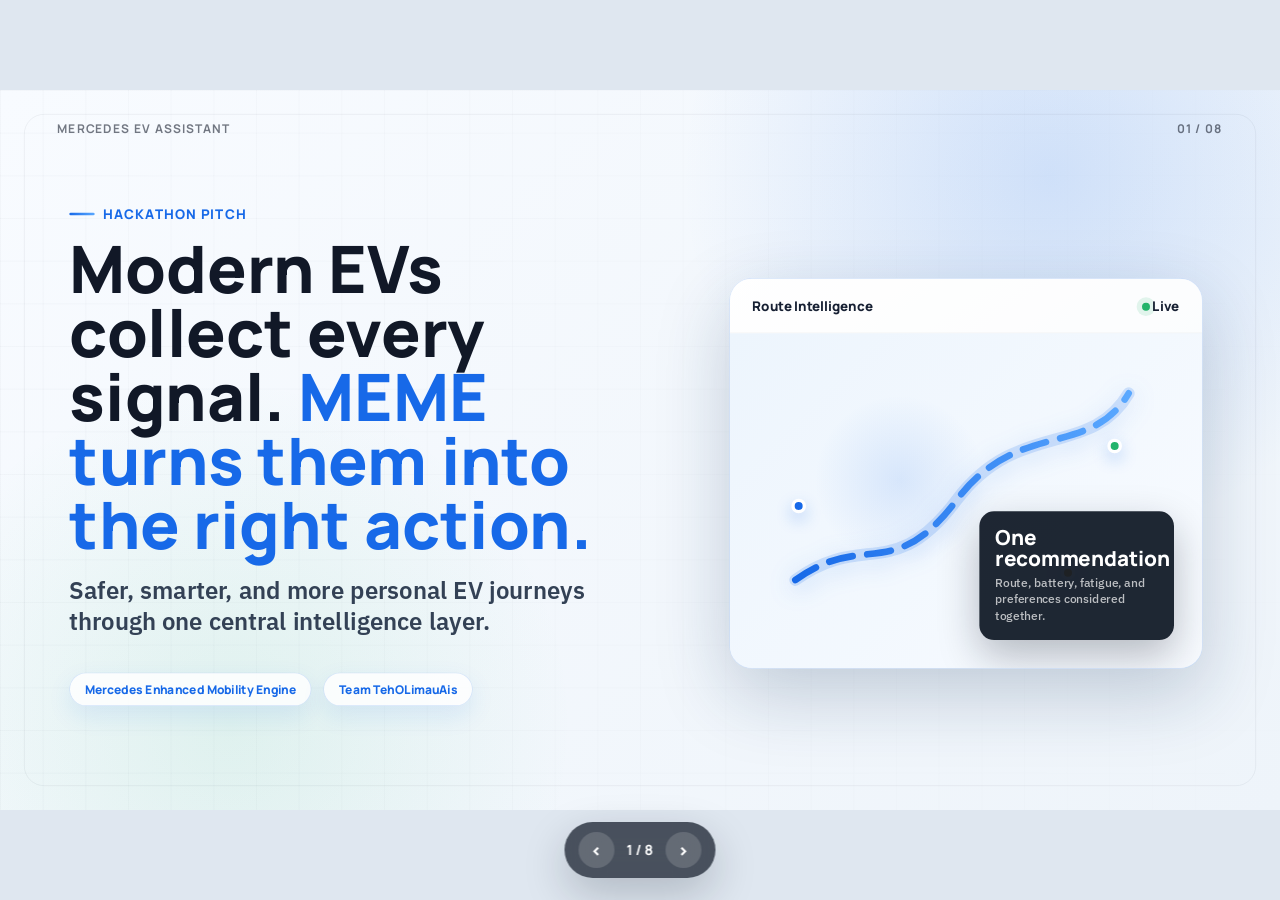
==== mercedes-pitchv2/mercedes-hackathon-pitch.html @ fb1edbba "update: updated mercedes pitch v1 added v2" ====
<!DOCTYPE html>
<html lang="en">
<head>
  <meta charset="UTF-8" />
  <meta name="viewport" content="width=device-width, initial-scale=1.0" />
  <title>Mercedes EV Intelligent Driving Assistant - Hackathon Pitch</title>
  <link rel="preconnect" href="https://fonts.googleapis.com">
  <link rel="preconnect" href="https://fonts.gstatic.com" crossorigin>
  <link href="https://fonts.googleapis.com/css2?family=IBM+Plex+Sans:wght@400;500;600;700&family=Manrope:wght@500;700;800&display=swap" rel="stylesheet">
  <style>
    /* ===========================================
       THEME VARIABLES
       Change these values to adjust the deck style.
       =========================================== */
    :root {
      --stage-bg: #dfe7f0;
      --slide-bg: #f6f9fc;
      --paper: #ffffff;
      --ink: #111827;
      --muted: #5b6778;
      --soft: #d9e4f0;
      --line: rgba(29, 55, 85, 0.16);
      --blue: #1769e8;
      --blue-2: #5aa8ff;
      --green: #24b46b;
      --amber: #f5a524;
      --dark: #0e1724;
      --shadow: 0 28px 80px rgba(22, 52, 91, 0.14);
      --font-display: "Manrope", sans-serif;
      --font-body: "IBM Plex Sans", sans-serif;
      --ease: cubic-bezier(0.16, 1, 0.3, 1);
    }

    /* ===========================================
       BASE RESET
       Keeps all slide measurements predictable.
       =========================================== */
    * {
      box-sizing: border-box;
    }

    html,
    body {
      font-family: var(--font-body);
      color: var(--ink);
    }

    /* ===========================================
       FIXED 16:9 STAGE: MANDATORY BASE STYLES
       Include this ENTIRE file in every presentation.
       Slides are authored at 1920x1080 and scaled as a whole.
       =========================================== */

    /* 1. Lock the browser viewport */
    html,
    body {
        width: 100%;
        height: 100%;
        margin: 0;
        overflow: hidden;
        background: var(--stage-bg, #000);
    }

    /* 2. Full-window deck viewport */
    .deck-viewport {
        position: fixed;
        inset: 0;
        overflow: hidden;
        background: var(--stage-bg, #000);
    }

    /* 3. Fixed 16:9 design canvas.
       JavaScript sets transform: translate(...) scale(...). */
    .deck-stage {
        position: absolute;
        left: 0;
        top: 0;
        width: 1920px;
        height: 1080px;
        overflow: hidden;
        transform-origin: 0 0;
        background: var(--slide-bg, #fff);
    }

    /* 4. Slides stack inside the fixed stage.
       Content must be laid out at 1920x1080, not reflowed per device. */
    .slide {
        position: absolute;
        inset: 0;
        width: 1920px;
        height: 1080px;
        overflow: hidden;
        display: block;
        visibility: hidden;
        opacity: 0;
        pointer-events: none;
        background: var(--slide-bg, #fff);
    }

    .slide.active,
    .slide.visible {
        visibility: visible;
        opacity: 1;
        pointer-events: auto;
        z-index: 1;
    }

    /* 5. Keep media inside authored slide bounds */
    img,
    video,
    canvas,
    svg {
        max-width: 100%;
        max-height: 100%;
    }

    /* 6. Presentation chrome stays outside the slide design system */
    .deck-controls {
        position: fixed;
        left: 50%;
        bottom: 22px;
        transform: translateX(-50%);
        z-index: 1000;
    }

    /* 7. Print one fixed-size slide per page */
    @media print {
        html,
        body {
            width: 1920px;
            height: auto;
            overflow: visible;
            background: #fff;
        }

        .deck-viewport {
            position: static;
            overflow: visible;
            background: #fff;
        }

        .deck-stage {
            position: static;
            width: auto;
            height: auto;
            transform: none !important;
            background: none;
        }

        .slide {
            position: relative;
            display: block !important;
            visibility: visible !important;
            opacity: 1 !important;
            pointer-events: auto !important;
            width: 1920px;
            height: 1080px;
            break-after: page;
            page-break-after: always;
        }

        .slide:last-child {
            break-after: auto;
            page-break-after: auto;
        }

        .deck-controls {
            display: none !important;
        }
    }

    /* 8. Reduced motion */
    @media (prefers-reduced-motion: reduce) {
        *,
        *::before,
        *::after {
            animation-duration: 0.01ms !important;
            transition-duration: 0.2s !important;
        }
    }

    /* ===========================================
       SHARED SLIDE FOUNDATION
       Provides the light technical grid and deck chrome.
       =========================================== */
    .slide {
      padding: 74px 86px;
      background:
        radial-gradient(circle at 82% 12%, rgba(23, 105, 232, 0.16), transparent 30%),
        radial-gradient(circle at 18% 88%, rgba(36, 180, 107, 0.10), transparent 28%),
        linear-gradient(135deg, #f8fbff 0%, #eef4fa 100%);
    }

    .slide::before {
      content: "";
      position: absolute;
      inset: 0;
      pointer-events: none;
      background-image:
        linear-gradient(rgba(17, 24, 39, 0.035) 1px, transparent 1px),
        linear-gradient(90deg, rgba(17, 24, 39, 0.035) 1px, transparent 1px);
      background-size: 64px 64px;
      mask-image: linear-gradient(90deg, rgba(0, 0, 0, 0.65), rgba(0, 0, 0, 0.06));
    }

    .slide::after {
      content: "";
      position: absolute;
      inset: 36px;
      border: 1px solid rgba(17, 24, 39, 0.08);
      border-radius: 30px;
      pointer-events: none;
    }

    .deck-mark,
    .slide-number {
      position: absolute;
      top: 48px;
      z-index: 4;
      color: rgba(17, 24, 39, 0.58);
      font: 700 18px/1 var(--font-display);
      letter-spacing: 0.08em;
      text-transform: uppercase;
    }

    .deck-mark {
      left: 86px;
    }

    .slide-number {
      right: 86px;
    }

    .eyebrow {
      display: inline-flex;
      align-items: center;
      gap: 12px;
      color: var(--blue);
      font: 800 20px/1 var(--font-display);
      letter-spacing: 0.08em;
      text-transform: uppercase;
    }

    .eyebrow::before {
      content: "";
      width: 38px;
      height: 4px;
      border-radius: 4px;
      background: linear-gradient(90deg, var(--blue), var(--blue-2));
    }

    h1,
    h2,
    h3,
    p {
      margin: 0;
    }

    h1,
    h2,
    h3 {
      font-family: var(--font-display);
      letter-spacing: 0;
    }

    .big-title {
      margin-top: 24px;
      max-width: 1180px;
      font: 800 106px/0.98 var(--font-display);
      color: var(--ink);
    }

    .slide-title {
      margin-top: 20px;
      font: 800 74px/0.98 var(--font-display);
      color: var(--ink);
    }

    .slide-subtitle {
      margin-top: 22px;
      max-width: 980px;
      color: var(--muted);
      font: 500 30px/1.38 var(--font-body);
    }

    .blue {
      color: var(--blue);
    }

    /* ===========================================
       MOTION SYSTEM
       Subtle reveal animations for a polished pitch rhythm.
       =========================================== */
    .reveal,
    .reveal-left,
    .reveal-scale,
    .reveal-blur {
      opacity: 0;
      transition:
        opacity 680ms var(--ease),
        transform 680ms var(--ease),
        filter 680ms var(--ease);
    }

    .reveal {
      transform: translateY(28px);
    }

    .reveal-left {
      transform: translateX(-42px);
    }

    .reveal-scale {
      transform: scale(0.94);
    }

    .reveal-blur {
      filter: blur(12px);
      transform: translateY(18px);
    }

    .slide.visible .reveal,
    .slide.visible .reveal-left,
    .slide.visible .reveal-scale,
    .slide.visible .reveal-blur {
      opacity: 1;
      transform: translate(0, 0) scale(1);
      filter: blur(0);
    }

    .delay-1 { transition-delay: 90ms; }
    .delay-2 { transition-delay: 180ms; }
    .delay-3 { transition-delay: 270ms; }
    .delay-4 { transition-delay: 360ms; }
    .delay-5 { transition-delay: 450ms; }

    /* ===========================================
       REUSABLE COMPONENTS
       Cards, chips, metrics, and route visuals shared by slides.
       =========================================== */
    .pill {
      display: inline-flex;
      align-items: center;
      gap: 12px;
      height: 50px;
      padding: 0 22px;
      border-radius: 999px;
      background: rgba(255, 255, 255, 0.82);
      border: 1px solid rgba(23, 105, 232, 0.18);
      color: var(--blue);
      font: 800 18px/1 var(--font-display);
      box-shadow: 0 14px 36px rgba(23, 105, 232, 0.10);
    }

    .card {
      position: relative;
      z-index: 2;
      background: rgba(255, 255, 255, 0.90);
      border: 1px solid rgba(17, 24, 39, 0.10);
      border-radius: 24px;
      box-shadow: var(--shadow);
      backdrop-filter: blur(14px);
    }

    .small-label {
      color: var(--blue);
      font: 800 18px/1 var(--font-display);
      letter-spacing: 0.07em;
      text-transform: uppercase;
    }

    .body-copy {
      color: var(--muted);
      font: 500 27px/1.38 var(--font-body);
    }

    .route-line {
      position: absolute;
      pointer-events: none;
      overflow: visible;
    }

    .route-line .base {
      fill: none;
      stroke: rgba(23, 105, 232, 0.16);
      stroke-width: 18;
      stroke-linecap: round;
    }

    .route-line .active-route {
      fill: none;
      stroke: url(#routeGradient);
      stroke-width: 10;
      stroke-linecap: round;
      stroke-dasharray: 36 22;
      animation: routeFlow 2.2s linear infinite;
      filter: drop-shadow(0 8px 18px rgba(23, 105, 232, 0.34));
    }

    @keyframes routeFlow {
      to { stroke-dashoffset: -116; }
    }

    /* ===========================================
       SLIDE 1: TITLE HOOK
       Establishes the deck promise in one strong line.
       =========================================== */
    .title-layout {
      position: relative;
      z-index: 2;
      display: grid;
      grid-template-columns: 1.08fr 0.92fr;
      gap: 72px;
      height: 100%;
      align-items: center;
      padding-top: 16px;
    }

    .title-copy {
      padding-left: 18px;
    }

    .title-copy .big-title {
      max-width: 1040px;
      font-size: 98px;
    }

    .hook-line {
      margin-top: 28px;
      max-width: 880px;
      color: #334155;
      font: 600 36px/1.28 var(--font-body);
    }

    .title-meta {
      display: flex;
      gap: 18px;
      margin-top: 54px;
    }

    .cockpit-hero {
      position: relative;
      width: 710px;
      height: 640px;
      justify-self: center;
    }

    .cockpit-screen {
      position: absolute;
      inset: 54px 0 0;
      border-radius: 34px;
      background:
        linear-gradient(145deg, rgba(255, 255, 255, 0.92), rgba(230, 238, 248, 0.92)),
        #fff;
      border: 1px solid rgba(23, 105, 232, 0.16);
      box-shadow: 0 38px 110px rgba(18, 52, 93, 0.22);
      overflow: hidden;
    }

    .cockpit-topbar {
      height: 82px;
      display: flex;
      align-items: center;
      justify-content: space-between;
      padding: 0 34px;
      background: rgba(255, 255, 255, 0.72);
      border-bottom: 1px solid rgba(17, 24, 39, 0.08);
      color: #172033;
      font: 800 20px/1 var(--font-display);
    }

    .status-dot {
      display: inline-block;
      width: 12px;
      height: 12px;
      border-radius: 50%;
      background: var(--green);
      box-shadow: 0 0 0 8px rgba(36, 180, 107, 0.12);
    }

    .cockpit-map {
      position: absolute;
      inset: 82px 0 0;
      background:
        radial-gradient(circle at 36% 44%, rgba(23, 105, 232, 0.12), transparent 24%),
        linear-gradient(135deg, #edf5fd, #f8fbff);
    }

    .hero-node {
      position: absolute;
      width: 22px;
      height: 22px;
      border-radius: 50%;
      background: var(--blue);
      border: 5px solid #fff;
      box-shadow: 0 10px 24px rgba(23, 105, 232, 0.28);
    }

    .node-a { left: 92px; top: 248px; }
    .node-b { right: 120px; top: 158px; background: var(--green); }
    .node-c { right: 190px; bottom: 132px; background: var(--amber); }

    .hero-card {
      position: absolute;
      right: 42px;
      bottom: 42px;
      width: 292px;
      padding: 24px;
      border-radius: 22px;
      background: rgba(14, 23, 36, 0.93);
      color: #fff;
      box-shadow: 0 24px 60px rgba(14, 23, 36, 0.28);
    }

    .hero-card strong {
      display: block;
      font: 800 31px/1 var(--font-display);
    }

    .hero-card span {
      display: block;
      margin-top: 10px;
      color: rgba(255, 255, 255, 0.70);
      font: 500 18px/1.35 var(--font-body);
    }

    /* ===========================================
       SLIDE 2: TEAMWORK ANALOGY
       Uses the supplied image to explain connected intelligence.
       =========================================== */
    .analogy-layout {
      position: relative;
      z-index: 2;
      display: grid;
      grid-template-columns: 0.9fr 1.1fr;
      gap: 62px;
      height: 100%;
      align-items: center;
    }

    .photo-frame {
      height: 660px;
      border-radius: 30px;
      overflow: hidden;
      box-shadow: 0 36px 92px rgba(17, 24, 39, 0.22);
      border: 1px solid rgba(17, 24, 39, 0.10);
    }

    .photo-frame img {
      width: 100%;
      height: 100%;
      object-fit: cover;
      object-position: center;
      display: block;
    }

    .analogy-copy {
      padding-right: 42px;
    }

    .analogy-copy h2 {
      margin-top: 22px;
      font: 800 78px/1 var(--font-display);
      color: var(--ink);
    }

    .analogy-copy p {
      margin-top: 26px;
      color: var(--muted);
      font: 500 32px/1.38 var(--font-body);
    }

    .team-equation {
      display: grid;
      grid-template-columns: repeat(3, 1fr);
      gap: 18px;
      margin-top: 46px;
    }

    .team-equation .card {
      min-height: 148px;
      padding: 24px;
    }

    .team-equation strong {
      display: block;
      color: var(--blue);
      font: 800 25px/1.05 var(--font-display);
    }

    .team-equation span {
      display: block;
      margin-top: 12px;
      color: var(--muted);
      font: 500 20px/1.35 var(--font-body);
    }

    /* ===========================================
       SLIDE 3: PROBLEM STATEMENT
       Three cards map the exact user-provided problem statements.
       =========================================== */
    .problem-grid {
      position: relative;
      z-index: 2;
      display: grid;
      grid-template-columns: repeat(3, 1fr);
      gap: 28px;
      margin-top: 72px;
    }

    .problem-card {
      min-height: 480px;
      padding: 34px;
    }

    .problem-index {
      width: 58px;
      height: 58px;
      border-radius: 18px;
      display: grid;
      place-items: center;
      color: #fff;
      background: var(--blue);
      font: 800 24px/1 var(--font-display);
      box-shadow: 0 18px 34px rgba(23, 105, 232, 0.22);
    }

    .problem-card h3 {
      margin-top: 32px;
      color: var(--ink);
      font: 800 40px/1.04 var(--font-display);
    }

    .problem-card p {
      margin-top: 22px;
      color: var(--muted);
      font: 500 25px/1.38 var(--font-body);
    }

    .problem-strip {
      position: absolute;
      left: 86px;
      right: 86px;
      bottom: 78px;
      z-index: 2;
      height: 78px;
      border-radius: 20px;
      background: rgba(17, 24, 39, 0.92);
      color: #fff;
      display: flex;
      align-items: center;
      justify-content: center;
      font: 700 27px/1 var(--font-display);
      box-shadow: 0 24px 60px rgba(17, 24, 39, 0.18);
    }

    /* ===========================================
       SLIDE 4: SOLUTION
       Positions MEME as the central decision layer.
       =========================================== */
    .solution-layout {
      position: relative;
      z-index: 2;
      display: grid;
      grid-template-columns: 0.92fr 1.08fr;
      gap: 72px;
      height: 100%;
      align-items: center;
    }

    .solution-hub {
      height: 650px;
      display: grid;
      place-items: center;
    }

    .hub-ring {
      position: relative;
      width: 560px;
      height: 560px;
      border-radius: 50%;
      background:
        radial-gradient(circle at 50% 50%, rgba(23, 105, 232, 0.15), transparent 58%),
        #fff;
      border: 1px solid rgba(23, 105, 232, 0.18);
      box-shadow: 0 40px 110px rgba(23, 105, 232, 0.16);
    }

    .hub-ring::before,
    .hub-ring::after {
      content: "";
      position: absolute;
      inset: 58px;
      border: 2px dashed rgba(23, 105, 232, 0.28);
      border-radius: 50%;
      animation: spin 18s linear infinite;
    }

    .hub-ring::after {
      inset: 120px;
      border-color: rgba(36, 180, 107, 0.26);
      animation-duration: 24s;
      animation-direction: reverse;
    }

    @keyframes spin {
      to { transform: rotate(360deg); }
    }

    .hub-core {
      position: absolute;
      inset: 158px;
      border-radius: 34px;
      display: grid;
      place-items: center;
      text-align: center;
      background: var(--dark);
      color: #fff;
      box-shadow: 0 28px 80px rgba(17, 24, 39, 0.24);
    }

    .hub-core strong {
      font: 800 74px/0.9 var(--font-display);
    }

    .hub-core span {
      margin-top: 8px;
      max-width: 210px;
      color: rgba(255, 255, 255, 0.68);
      font: 600 18px/1.25 var(--font-body);
    }

    .orbit-chip {
      position: absolute;
      height: 62px;
      padding: 0 22px;
      display: inline-flex;
      align-items: center;
      border-radius: 18px;
      background: #fff;
      border: 1px solid rgba(17, 24, 39, 0.10);
      color: var(--ink);
      font: 800 20px/1 var(--font-display);
      box-shadow: 0 18px 44px rgba(17, 24, 39, 0.12);
    }

    .orbit-a { left: -14px; top: 116px; }
    .orbit-b { right: -22px; top: 172px; }
    .orbit-c { left: 128px; bottom: -8px; }
    .orbit-d { right: 72px; bottom: 62px; }

    .solution-points {
      display: grid;
      gap: 20px;
      margin-top: 40px;
    }

    .solution-point {
      display: grid;
      grid-template-columns: 72px 1fr;
      gap: 22px;
      min-height: 112px;
      padding: 24px;
      align-items: center;
    }

    .solution-point .iconbox {
      width: 72px;
      height: 72px;
      border-radius: 20px;
      display: grid;
      place-items: center;
      background: rgba(23, 105, 232, 0.10);
      color: var(--blue);
    }

    .solution-point strong {
      display: block;
      font: 800 27px/1 var(--font-display);
      color: var(--ink);
    }

    .solution-point span {
      display: block;
      margin-top: 8px;
      color: var(--muted);
      font: 500 22px/1.32 var(--font-body);
    }

    /* ===========================================
       SLIDE 5: ANIMATED SYSTEM FLOW
       Clean replacement for the PDF system-flow slide.
       =========================================== */
    .flow-title {
      position: absolute;
      left: 86px;
      top: 112px;
      z-index: 3;
      max-width: 760px;
    }

    .flow-title h2 {
      margin-top: 16px;
      font: 800 62px/1 var(--font-display);
      color: var(--ink);
    }

    .flow-title p {
      margin-top: 14px;
      color: var(--muted);
      font: 500 25px/1.35 var(--font-body);
    }

    .flow-canvas {
      position: absolute;
      left: 86px;
      right: 86px;
      top: 218px;
      bottom: 76px;
      z-index: 2;
    }

    .flow-lines {
      position: absolute;
      inset: 0;
      overflow: visible;
    }

    .data-link {
      fill: none;
      stroke: rgba(17, 24, 39, 0.18);
      stroke-width: 9;
      stroke-linecap: round;
      stroke-dasharray: 16 18;
    }

    .data-flow {
      fill: none;
      stroke: var(--blue);
      stroke-width: 8;
      stroke-linecap: round;
      stroke-dasharray: 4 34;
      animation: dataDash 1.35s linear infinite;
      filter: drop-shadow(0 0 12px rgba(23, 105, 232, 0.48));
    }

    .flow-green {
      stroke: var(--green);
      animation-delay: -0.35s;
      filter: drop-shadow(0 0 12px rgba(36, 180, 107, 0.45));
    }

    .flow-amber {
      stroke: var(--amber);
      animation-delay: -0.7s;
      filter: drop-shadow(0 0 12px rgba(245, 165, 36, 0.52));
    }

    @keyframes dataDash {
      to { stroke-dashoffset: -76; }
    }

    .flow-module {
      position: absolute;
      background: rgba(255, 255, 255, 0.94);
      border: 1px solid rgba(17, 24, 39, 0.10);
      border-radius: 24px;
      box-shadow: 0 28px 70px rgba(17, 24, 39, 0.14);
      overflow: hidden;
    }

    .flow-module header {
      height: 68px;
      display: flex;
      align-items: center;
      justify-content: space-between;
      padding: 0 20px;
      border-bottom: 1px solid rgba(17, 24, 39, 0.08);
      background: rgba(246, 249, 252, 0.90);
    }

    .flow-module-title {
      display: flex;
      align-items: center;
      gap: 12px;
      color: var(--ink);
      font: 800 23px/1 var(--font-display);
    }

    .flow-module-title svg {
      width: 30px;
      height: 30px;
      color: var(--blue);
      flex: 0 0 auto;
    }

    .flow-module-tag {
      color: var(--muted);
      font: 800 15px/1 var(--font-display);
      letter-spacing: 0.06em;
      text-transform: uppercase;
    }

    .flow-module img {
      display: block;
      width: 100%;
      height: calc(100% - 68px);
      object-fit: cover;
      object-position: top left;
    }

    .flow-road {
      left: 0;
      top: 132px;
      width: 610px;
      height: 292px;
    }

    .flow-battery {
      left: 0;
      bottom: 0;
      width: 610px;
      height: 286px;
    }

    .flow-fatigue {
      right: 0;
      top: 238px;
      width: 480px;
      height: 470px;
    }

    .flow-hub {
      position: absolute;
      left: 744px;
      top: 238px;
      width: 360px;
      min-height: 392px;
      padding: 34px 32px;
      text-align: center;
      border-radius: 32px;
      background: #fff;
      border: 1px solid rgba(23, 105, 232, 0.20);
      box-shadow: 0 34px 90px rgba(23, 105, 232, 0.18);
    }

    .chip-icon {
      position: relative;
      width: 130px;
      height: 106px;
      margin: 0 auto 22px;
      border: 9px solid var(--dark);
      border-radius: 20px;
      color: var(--dark);
    }

    .chip-icon::before,
    .chip-icon::after {
      content: "";
      position: absolute;
      top: 50%;
      width: 18px;
      height: 52px;
      border: 8px solid var(--dark);
      border-radius: 12px;
      transform: translateY(-50%);
      background: #fff;
    }

    .chip-icon::before { left: -28px; }
    .chip-icon::after { right: -28px; }

    .chip-eye {
      position: absolute;
      top: 30px;
      width: 34px;
      height: 34px;
      border: 8px solid var(--dark);
      border-radius: 50%;
    }

    .chip-eye.left { left: 22px; }
    .chip-eye.right { right: 22px; }

    .chip-mouth {
      position: absolute;
      left: 40px;
      right: 40px;
      bottom: 28px;
      height: 8px;
      border-radius: 10px;
      background: var(--blue);
    }

    .flow-hub h3 {
      color: var(--ink);
      font: 800 68px/0.9 var(--font-display);
    }

    .flow-hub p {
      margin-top: 12px;
      color: var(--muted);
      font: 600 22px/1.22 var(--font-body);
    }

    .hub-pills {
      display: grid;
      grid-template-columns: repeat(3, 1fr);
      gap: 8px;
      margin-top: 24px;
    }

    .hub-pills span {
      padding: 11px 8px;
      border-radius: 12px;
      background: rgba(23, 105, 232, 0.09);
      color: var(--blue);
      font: 800 16px/1 var(--font-display);
    }

    /* ===========================================
       SLIDE 6: AI VS NO AI
       Clear scenario comparison for hackathon judges.
       =========================================== */
    .comparison-layout {
      position: relative;
      z-index: 2;
      margin-top: 52px;
      display: grid;
      grid-template-columns: 0.9fr 1.1fr;
      gap: 32px;
    }

    .scenario-list {
      display: grid;
      gap: 18px;
    }

    .scenario-card {
      padding: 26px;
      min-height: 128px;
    }

    .scenario-card strong {
      display: block;
      color: var(--ink);
      font: 800 28px/1.05 var(--font-display);
    }

    .scenario-card span {
      display: block;
      margin-top: 10px;
      color: var(--muted);
      font: 500 21px/1.32 var(--font-body);
    }

    .versus-table {
      padding: 26px;
    }

    .versus-head,
    .versus-row {
      display: grid;
      grid-template-columns: 0.9fr 1fr;
      gap: 18px;
    }

    .versus-head {
      margin-bottom: 18px;
    }

    .versus-head div {
      padding: 18px 20px;
      border-radius: 16px;
      font: 800 22px/1 var(--font-display);
    }

    .without-head {
      background: rgba(17, 24, 39, 0.08);
      color: #334155;
    }

    .with-head {
      background: rgba(23, 105, 232, 0.12);
      color: var(--blue);
    }

    .versus-row {
      padding: 15px 0;
      border-top: 1px solid rgba(17, 24, 39, 0.08);
    }

    .versus-row p {
      color: var(--muted);
      font: 500 20px/1.34 var(--font-body);
    }

    .versus-row p:last-child {
      color: #1e3a5f;
      font-weight: 700;
    }

    .impact-row {
      position: relative;
      z-index: 2;
      display: grid;
      grid-template-columns: repeat(3, 1fr);
      gap: 22px;
      margin-top: 26px;
    }

    .impact-mini {
      min-height: 138px;
      padding: 24px;
      text-align: center;
    }

    .impact-mini strong {
      display: block;
      color: var(--blue);
      font: 800 54px/0.95 var(--font-display);
    }

    .impact-mini span {
      display: block;
      margin-top: 10px;
      color: var(--muted);
      font: 600 19px/1.25 var(--font-body);
    }

    /* ===========================================
       SLIDE 7: FUTURE IMPLEMENTATION
       Replaces placeholder roadmap copy with concrete next steps.
       =========================================== */
    .roadmap {
      position: relative;
      z-index: 2;
      margin-top: 68px;
      display: grid;
      grid-template-columns: repeat(4, 1fr);
      gap: 22px;
    }

    .roadmap::before {
      content: "";
      position: absolute;
      left: 110px;
      right: 110px;
      top: 56px;
      height: 4px;
      border-radius: 4px;
      background: linear-gradient(90deg, var(--blue), var(--green), var(--amber));
      opacity: 0.32;
    }

    .roadmap-card {
      position: relative;
      min-height: 570px;
      padding: 30px;
    }

    .roadmap-dot {
      position: relative;
      z-index: 2;
      width: 78px;
      height: 78px;
      display: grid;
      place-items: center;
      border-radius: 24px;
      background: var(--blue);
      color: #fff;
      font: 800 25px/1 var(--font-display);
      box-shadow: 0 18px 42px rgba(23, 105, 232, 0.23);
    }

    .roadmap-card:nth-child(3) .roadmap-dot {
      background: var(--green);
    }

    .roadmap-card:nth-child(4) .roadmap-dot {
      background: var(--amber);
    }

    .roadmap-card h3 {
      margin-top: 34px;
      font: 800 34px/1.04 var(--font-display);
      color: var(--ink);
    }

    .roadmap-card p {
      margin-top: 18px;
      color: var(--muted);
      font: 500 22px/1.34 var(--font-body);
    }

    .roadmap-card ul {
      margin: 24px 0 0;
      padding: 0;
      list-style: none;
      display: grid;
      gap: 14px;
    }

    .roadmap-card li {
      position: relative;
      padding-left: 24px;
      color: #334155;
      font: 600 19px/1.3 var(--font-body);
    }

    .roadmap-card li::before {
      content: "";
      position: absolute;
      left: 0;
      top: 9px;
      width: 9px;
      height: 9px;
      border-radius: 50%;
      background: var(--blue);
    }

    /* ===========================================
       SLIDE 8: CLOSE WITH QR
       Gives judges a memorable final ask and demo path.
       =========================================== */
    .close-layout {
      position: relative;
      z-index: 2;
      display: grid;
      grid-template-columns: 1.05fr 0.95fr;
      gap: 70px;
      height: 100%;
      align-items: center;
    }

    .close-copy .big-title {
      font-size: 96px;
      max-width: 1040px;
    }

    .close-copy p {
      margin-top: 28px;
      max-width: 870px;
      color: var(--muted);
      font: 500 33px/1.35 var(--font-body);
    }

    .close-metrics {
      display: grid;
      grid-template-columns: repeat(3, 1fr);
      gap: 16px;
      margin-top: 50px;
      max-width: 890px;
    }

    .close-metric {
      padding: 24px;
      min-height: 138px;
    }

    .close-metric strong {
      display: block;
      color: var(--blue);
      font: 800 50px/0.95 var(--font-display);
    }

    .close-metric span {
      display: block;
      margin-top: 10px;
      color: var(--muted);
      font: 600 18px/1.25 var(--font-body);
    }

    .qr-panel {
      justify-self: center;
      width: 548px;
      padding: 34px;
      text-align: center;
    }

    .qr-panel img {
      width: 380px;
      height: 380px;
      object-fit: contain;
      display: block;
      margin: 0 auto;
      border-radius: 18px;
      background: #fff;
    }

    .qr-panel h3 {
      margin-top: 30px;
      font: 800 38px/1 var(--font-display);
      color: var(--ink);
    }

    .qr-panel p {
      margin-top: 12px;
      color: var(--muted);
      font: 500 23px/1.32 var(--font-body);
    }

    /* ===========================================
       CONTROLS AND INLINE EDITING
       Browser navigation and editable slide text.
       =========================================== */
    .deck-controls {
      display: flex;
      align-items: center;
      gap: 12px;
      padding: 10px 14px;
      border-radius: 999px;
      background: rgba(14, 23, 36, 0.72);
      color: #fff;
      backdrop-filter: blur(18px);
      box-shadow: 0 16px 44px rgba(14, 23, 36, 0.22);
      font: 700 14px/1 var(--font-display);
    }

    .deck-controls button {
      width: 36px;
      height: 36px;
      border: 0;
      border-radius: 999px;
      color: #fff;
      background: rgba(255, 255, 255, 0.15);
      cursor: pointer;
      font: 800 18px/1 var(--font-display);
    }

    .deck-controls button:hover {
      background: rgba(255, 255, 255, 0.26);
    }

    .edit-hotzone {
      position: fixed;
      top: 0;
      left: 0;
      width: 84px;
      height: 84px;
      z-index: 10000;
      cursor: pointer;
    }

    .edit-toggle {
      position: fixed;
      top: 18px;
      left: 18px;
      z-index: 10001;
      height: 40px;
      padding: 0 16px;
      border: 0;
      border-radius: 999px;
      background: var(--blue);
      color: #fff;
      opacity: 0;
      pointer-events: none;
      cursor: pointer;
      font: 800 14px/1 var(--font-display);
      box-shadow: 0 14px 32px rgba(23, 105, 232, 0.26);
      transition: opacity 220ms ease;
    }

    .edit-toggle.show,
    .edit-toggle.active {
      opacity: 1;
      pointer-events: auto;
    }

    body.editing [data-editable] {
      outline: 2px dashed rgba(23, 105, 232, 0.45);
      outline-offset: 6px;
      border-radius: 8px;
      cursor: text;
    }
  </style>
</head>
<body>
  <div class="deck-viewport" aria-label="Mercedes hackathon pitch deck">
    <main class="deck-stage" id="deckStage">
      <section class="slide active visible" data-time="0:20" aria-label="Title hook">
        <div class="deck-mark">Mercedes EV Assistant</div>
        <div class="slide-number">01 / 08</div>
        <div class="title-layout">
          <div class="title-copy">
            <div class="eyebrow reveal" data-editable>Hackathon Pitch</div>
            <h1 class="big-title reveal delay-1" data-editable>Modern EVs collect every signal. <span class="blue">MEME turns them into the right action.</span></h1>
            <p class="hook-line reveal delay-2" data-editable>Safer, smarter, and more personal EV journeys through one central intelligence layer.</p>
            <div class="title-meta reveal delay-3">
              <span class="pill" data-editable>Mercedes Enhanced Mobility Engine</span>
              <span class="pill" data-editable>Team TehOLimauAis</span>
            </div>
          </div>
          <div class="cockpit-hero reveal-scale delay-2" aria-hidden="true">
            <div class="cockpit-screen">
              <div class="cockpit-topbar"><span>Route Intelligence</span><span><i class="status-dot"></i> Live</span></div>
              <div class="cockpit-map">
                <svg class="route-line" style="left:40px; top:36px; width:610px; height:430px;" viewBox="0 0 610 430">
                  <defs>
                    <linearGradient id="routeGradient" x1="0" x2="1">
                      <stop offset="0" stop-color="#1769e8" />
                      <stop offset="1" stop-color="#5aa8ff" />
                    </linearGradient>
                  </defs>
                  <path class="base" d="M58 334 C160 260 206 340 300 214 C392 92 500 152 558 54" />
                  <path class="active-route" d="M58 334 C160 260 206 340 300 214 C392 92 500 152 558 54" />
                </svg>
                <span class="hero-node node-a"></span>
                <span class="hero-node node-b"></span>
                <span class="hero-node node-c"></span>
                <div class="hero-card">
                  <strong>One recommendation</strong>
                  <span>Route, battery, fatigue, and preferences considered together.</span>
                </div>
              </div>
            </div>
          </div>
        </div>
      </section>

      <section class="slide" data-time="0:25" aria-label="Connected intelligence analogy">
        <div class="deck-mark">Why It Matters</div>
        <div class="slide-number">02 / 08</div>
        <div class="analogy-layout">
          <div class="photo-frame reveal-scale">
            <img src="mercedes-hackathon-pitch-assets/argentina-worldcup.jpg" alt="Argentina football team celebrating a World Cup win">
          </div>
          <div class="analogy-copy">
            <div class="eyebrow reveal-left" data-editable>Connected Intelligence</div>
            <h2 class="reveal-left delay-1" data-editable>Great teams win because every player shares the same picture.</h2>
            <p class="reveal-left delay-2" data-editable>Modern cars already have smart players: navigation, fatigue detection, battery prediction, and personal data. The missing part is the coach that connects them in real time.</p>
            <div class="team-equation reveal delay-3">
              <div class="card"><strong data-editable>Signals</strong><span data-editable>Route, driver state, battery use, habits</span></div>
              <div class="card"><strong data-editable>Shared Context</strong><span data-editable>One journey state instead of isolated tools</span></div>
              <div class="card"><strong data-editable>Action</strong><span data-editable>A useful recommendation at the right moment</span></div>
            </div>
          </div>
        </div>
      </section>

      <section class="slide" data-time="0:30" aria-label="Problem statement">
        <div class="deck-mark">Problem Statement</div>
        <div class="slide-number">03 / 08</div>
        <div class="eyebrow reveal" data-editable>Current EV Experience</div>
        <h2 class="slide-title reveal delay-1" data-editable>The car is smart, but the journey still feels disconnected.</h2>
        <p class="slide-subtitle reveal delay-2" data-editable>Three problems keep today's intelligent vehicle features from helping the driver at the exact moment they are needed.</p>
        <div class="problem-grid">
          <article class="card problem-card reveal delay-1">
            <div class="problem-index">01</div>
            <h3 data-editable>Lack of Personalization</h3>
            <p data-editable>Current systems treat every driver the same and do not learn individual habits, leading to inaccurate and irrelevant recommendations.</p>
          </article>
          <article class="card problem-card reveal delay-2">
            <div class="problem-index">02</div>
            <h3 data-editable>Data is Collected but Not Used Wisely</h3>
            <p data-editable>Modern cars collect driving style, battery usage, and location patterns, but this data rarely helps the driver in real time.</p>
          </article>
          <article class="card problem-card reveal delay-3">
            <div class="problem-index">03</div>
            <h3 data-editable>Isolated Vehicle Systems</h3>
            <p data-editable>Smart features operate alone instead of working together, resulting in an inefficient and disconnected driving experience.</p>
          </article>
        </div>
        <div class="problem-strip reveal delay-4" data-editable>Data exists. Intelligence exists. Coordination is missing.</div>
      </section>

      <section class="slide" data-time="0:30" aria-label="Solution">
        <div class="deck-mark">Solution</div>
        <div class="slide-number">04 / 08</div>
        <div class="solution-layout">
          <div class="solution-hub reveal-scale">
            <div class="hub-ring">
              <span class="orbit-chip orbit-a">Trip Planner</span>
              <span class="orbit-chip orbit-b">Fatigue Signal</span>
              <span class="orbit-chip orbit-c">Battery Model</span>
              <span class="orbit-chip orbit-d">Memory</span>
              <div class="hub-core"><div><strong>MEME</strong><span>Mercedes Enhanced Mobility Engine</span></div></div>
            </div>
          </div>
          <div>
            <div class="eyebrow reveal-left" data-editable>Unified Decision Layer</div>
            <h2 class="slide-title reveal-left delay-1" data-editable>One central agent connects every driving signal.</h2>
            <p class="slide-subtitle reveal-left delay-2" data-editable>MEME fuses route context, fatigue level, battery prediction, and preference memory before recommending the next best action.</p>
            <div class="solution-points">
              <article class="card solution-point reveal-left delay-2">
                <div class="iconbox">
                  <svg viewBox="0 0 48 48" aria-hidden="true"><path d="M8 36 C16 26 18 38 28 24 C34 15 40 17 44 10" fill="none" stroke="currentColor" stroke-width="4" stroke-linecap="round"/><circle cx="8" cy="36" r="4" fill="currentColor"/><circle cx="44" cy="10" r="4" fill="currentColor"/></svg>
                </div>
                <div><strong data-editable>Route-aware decisions</strong><span data-editable>Recommendations are based on the remaining route, not just what is nearby.</span></div>
              </article>
              <article class="card solution-point reveal-left delay-3">
                <div class="iconbox">
                  <svg viewBox="0 0 48 48" aria-hidden="true"><rect x="9" y="14" width="26" height="20" rx="5" fill="none" stroke="currentColor" stroke-width="4"/><path d="M36 21 h4 v6 h-4" fill="none" stroke="currentColor" stroke-width="4" stroke-linecap="round"/><path d="M19 32 l6 -9 h-7 l6 -9" fill="none" stroke="currentColor" stroke-width="4" stroke-linecap="round" stroke-linejoin="round"/></svg>
                </div>
                <div><strong data-editable>Opportunity bundling</strong><span data-editable>Rest and charging can become one useful stop instead of two interruptions.</span></div>
              </article>
              <article class="card solution-point reveal-left delay-4">
                <div class="iconbox">
                  <svg viewBox="0 0 48 48" aria-hidden="true"><path d="M14 33 C10 29 8 24 10 18 C13 9 25 7 31 14 C40 15 43 27 36 34 C31 39 21 39 14 33Z" fill="none" stroke="currentColor" stroke-width="4" stroke-linejoin="round"/><path d="M18 24 h12 M24 18 v12" stroke="currentColor" stroke-width="4" stroke-linecap="round"/></svg>
                </div>
                <div><strong data-editable>Preference learning</strong><span data-editable>Every accept or dismiss action improves future recommendations.</span></div>
              </article>
            </div>
          </div>
        </div>
      </section>

      <section class="slide" data-time="0:40" aria-label="Animated MEME system flow">
        <div class="deck-mark">System Flow</div>
        <div class="slide-number">05 / 08</div>
        <div class="flow-title">
          <div class="eyebrow reveal" data-editable>How the System Connects</div>
          <h2 class="reveal delay-1" data-editable>Three inputs. One driving brain.</h2>
          <p class="reveal delay-2" data-editable>Trip planning, battery prediction, and fatigue detection stream context into MEME, which turns signals into one action.</p>
        </div>
        <div class="flow-canvas">
          <svg class="flow-lines" viewBox="0 0 1748 786" aria-hidden="true">
            <path class="data-link" d="M610 286 C690 286 704 350 744 390" />
            <path class="data-link" d="M610 646 C700 646 708 488 744 456" />
            <path class="data-link" d="M1260 468 C1220 468 1192 414 1104 398" />
            <path class="data-flow" d="M610 286 C690 286 704 350 744 390" />
            <path class="data-flow flow-green" d="M610 646 C700 646 708 488 744 456" />
            <path class="data-flow flow-amber" d="M1260 468 C1220 468 1192 414 1104 398" />
          </svg>

          <article class="flow-module flow-road reveal-scale delay-1">
            <header>
              <div class="flow-module-title">
                <svg viewBox="0 0 48 48" aria-hidden="true"><g fill="none" stroke="currentColor" stroke-width="3.6" stroke-linecap="round" stroke-linejoin="round"><path d="M10 39V12l10-4 10 4 8-3v27l-8 3-10-4-10 4Z"/><path d="M20 8v27M30 12v27"/><path d="M15 22c5-4 11 5 18-1"/></g></svg>
                <span data-editable>Road Trip Planner</span>
              </div>
              <span class="flow-module-tag" data-editable>Route context</span>
            </header>
            <img src="mercedes-hackathon-pitch-assets/road-trip-real.png" alt="Road trip planner frontend UI">
          </article>

          <article class="flow-module flow-battery reveal-scale delay-2">
            <header>
              <div class="flow-module-title">
                <svg viewBox="0 0 48 48" aria-hidden="true"><g fill="none" stroke="currentColor" stroke-width="3.8" stroke-linecap="round" stroke-linejoin="round"><rect x="12" y="8" width="22" height="32" rx="4"/><path d="M18 4h10"/><path d="M25 14l-7 12h7l-4 8 10-14h-7l1-6Z"/></g></svg>
                <span data-editable>EV Battery Predictor</span>
              </div>
              <span class="flow-module-tag" data-editable>Energy habits</span>
            </header>
            <img src="mercedes-hackathon-pitch-assets/battery-real.png" alt="EV battery predictor frontend UI">
          </article>

          <article class="flow-module flow-fatigue reveal-scale delay-3">
            <header>
              <div class="flow-module-title">
                <svg viewBox="0 0 48 48" aria-hidden="true"><g fill="none" stroke="currentColor" stroke-width="3.5" stroke-linecap="round" stroke-linejoin="round"><circle cx="24" cy="19" r="8"/><path d="M11 40c2-9 8-14 13-14s11 5 13 14"/><path d="M35 12l4-4M39 18h5M9 18H4"/></g></svg>
                <span data-editable>Driver Fatigue Detection</span>
              </div>
              <span class="flow-module-tag" data-editable>Safety signal</span>
            </header>
            <img src="mercedes-hackathon-pitch-assets/fatigue-real.png" alt="Driver fatigue detection frontend UI">
          </article>

          <section class="flow-hub reveal-scale delay-2" aria-label="MEME central decision hub">
            <div class="chip-icon" aria-hidden="true">
              <span class="chip-eye left"></span>
              <span class="chip-eye right"></span>
              <span class="chip-mouth"></span>
            </div>
            <h3 data-editable>MEME</h3>
            <p data-editable>Mercedes Enhanced Mobility Engine</p>
            <div class="hub-pills" aria-hidden="true">
              <span>learns</span>
              <span>connects</span>
              <span>acts</span>
            </div>
          </section>
        </div>
      </section>

      <section class="slide" data-time="0:35" aria-label="AI versus no AI comparison">
        <div class="deck-mark">AI vs No AI</div>
        <div class="slide-number">06 / 08</div>
        <div class="eyebrow reveal" data-editable>What Changes for the Driver</div>
        <h2 class="slide-title reveal delay-1" data-editable>From warning-only features to context-aware assistance.</h2>
        <div class="comparison-layout">
          <div class="scenario-list">
            <article class="card scenario-card reveal-left delay-1"><strong data-editable>Fatigue alert</strong><span data-editable>Instead of only warning the driver, MEME finds a rest stop ahead on the active route.</span></article>
            <article class="card scenario-card reveal-left delay-2"><strong data-editable>Road trip planning</strong><span data-editable>Natural language becomes a ranked route with stops, timing, and recommendations.</span></article>
            <article class="card scenario-card reveal-left delay-3"><strong data-editable>Low EV battery</strong><span data-editable>Battery prediction is connected to route context, so charging can be recommended before anxiety starts.</span></article>
            <article class="card scenario-card reveal-left delay-4"><strong data-editable>Personalization</strong><span data-editable>Accepted and dismissed places teach the system what the driver actually likes.</span></article>
          </div>
          <div class="card versus-table reveal-scale delay-2">
            <div class="versus-head">
              <div class="without-head">Without Central AI Agent</div>
              <div class="with-head">With Central AI Agent</div>
            </div>
            <div class="versus-row"><p data-editable>Driver manually searches while tired.</p><p data-editable>AI recommends a route-relative rest stop in one tap.</p></div>
            <div class="versus-row"><p data-editable>Driver plans each destination one by one.</p><p data-editable>AI parses intent and creates the route automatically.</p></div>
            <div class="versus-row"><p data-editable>Driver guesses when and where to charge.</p><p data-editable>AI predicts usage and suggests the right charging moment.</p></div>
            <div class="versus-row"><p data-editable>Every trip starts from zero.</p><p data-editable>Every trip improves future recommendations.</p></div>
          </div>
        </div>
        <div class="impact-row">
          <div class="card impact-mini reveal delay-2"><strong>97%</strong><span data-editable>less distracted fatigue-search time</span></div>
          <div class="card impact-mini reveal delay-3"><strong>95%</strong><span data-editable>faster multi-stop trip planning</span></div>
          <div class="card impact-mini reveal delay-4"><strong>50%</strong><span data-editable>fewer unnecessary rest and charge stops</span></div>
        </div>
      </section>

      <section class="slide" data-time="0:30" aria-label="Future implementation roadmap">
        <div class="deck-mark">Future Implementation</div>
        <div class="slide-number">07 / 08</div>
        <div class="eyebrow reveal" data-editable>Roadmap</div>
        <h2 class="slide-title reveal delay-1" data-editable>From hackathon prototype to in-car intelligence.</h2>
        <p class="slide-subtitle reveal delay-2" data-editable>Each step keeps the same core idea: connect more signals into one driver-controlled recommendation engine.</p>
        <div class="roadmap">
          <article class="card roadmap-card reveal delay-1">
            <div class="roadmap-dot">Now</div>
            <h3 data-editable>Working prototype</h3>
            <p data-editable>Core demo is already connected around route planning, fatigue monitoring, battery prediction, and local preference memory.</p>
            <ul>
              <li data-editable>FastAPI backend</li>
              <li data-editable>LangGraph agent flow</li>
              <li data-editable>Google Maps UI shell</li>
            </ul>
          </article>
          <article class="card roadmap-card reveal delay-2">
            <div class="roadmap-dot">Next</div>
            <h3 data-editable>Smarter recommendations</h3>
            <p data-editable>Improve ranking by combining charger type, stop quality, fatigue severity, traffic, and driver preference weight.</p>
            <ul>
              <li data-editable>Route-aware charger scoring</li>
              <li data-editable>Better accept/dismiss learning</li>
              <li data-editable>More explainable recommendations</li>
            </ul>
          </article>
          <article class="card roadmap-card reveal delay-3">
            <div class="roadmap-dot">Pilot</div>
            <h3 data-editable>Vehicle-ready integration</h3>
            <p data-editable>Replace demo inputs with real vehicle telemetry and design the interface for a Mercedes-style in-car assistant.</p>
            <ul>
              <li data-editable>Live battery and speed signals</li>
              <li data-editable>MBUX-style notification flow</li>
              <li data-editable>Privacy and consent controls</li>
            </ul>
          </article>
          <article class="card roadmap-card reveal delay-4">
            <div class="roadmap-dot">Scale</div>
            <h3 data-editable>Expandable agent ecosystem</h3>
            <p data-editable>Weather, traffic, maintenance, and safety modules can plug into the same central decision layer.</p>
            <ul>
              <li data-editable>Modular agent registry</li>
              <li data-editable>Fleet insights without exposing private habits</li>
              <li data-editable>Continuous improvement per driver</li>
            </ul>
          </article>
        </div>
      </section>

      <section class="slide" data-time="0:30" aria-label="Closing slide with QR code">
        <div class="deck-mark">Demo</div>
        <div class="slide-number">08 / 08</div>
        <div class="close-layout">
          <div class="close-copy">
            <div class="eyebrow reveal" data-editable>Closing</div>
            <h2 class="big-title reveal delay-1" data-editable>MEME makes the EV feel like it finally understands the driver.</h2>
            <p class="reveal delay-2" data-editable>Our assistant turns scattered vehicle signals into safer interventions, faster planning, smarter charging, and recommendations that improve every trip.</p>
            <div class="close-metrics">
              <div class="card close-metric reveal delay-2"><strong>Safer</strong><span data-editable>less manual searching during fatigue</span></div>
              <div class="card close-metric reveal delay-3"><strong>Faster</strong><span data-editable>natural-language route planning</span></div>
              <div class="card close-metric reveal delay-4"><strong>Personal</strong><span data-editable>memory improves each journey</span></div>
            </div>
          </div>
          <div class="card qr-panel reveal-scale delay-3">
            <img src="mercedes-hackathon-pitch-assets/qr-code.png" alt="QR code for project website">
            <h3 data-editable>Scan for demo details</h3>
            <p data-editable>Team TehOLimauAis</p>
          </div>
        </div>
      </section>
    </main>
  </div>

  <nav class="deck-controls" aria-label="Slide controls">
    <button id="prevBtn" aria-label="Previous slide">&lt;</button>
    <span id="slideStatus">1 / 8</span>
    <button id="nextBtn" aria-label="Next slide">&gt;</button>
  </nav>
  <div class="edit-hotzone" aria-hidden="true"></div>
  <button class="edit-toggle" id="editToggle" title="Edit mode (E)">Edit</button>

  <script>
    /* ===========================================
       SLIDE PRESENTATION CONTROLLER
       Handles scaling, keyboard, touch, and wheel navigation.
       =========================================== */
    class SlidePresentation {
      constructor() {
        this.slides = Array.from(document.querySelectorAll(".slide"));
        this.currentSlide = 0;
        this.stage = document.getElementById("deckStage");
        this.status = document.getElementById("slideStatus");
        this.wheelLock = false;
        this.setupStageScale();
        this.setupKeyboardNav();
        this.setupTouchNav();
        this.setupWheelNav();
        this.setupButtons();
        this.showSlide(0);
      }

      setupStageScale() {
        const scale = () => {
          const factor = Math.min(window.innerWidth / 1920, window.innerHeight / 1080);
          const x = (window.innerWidth - 1920 * factor) / 2;
          const y = (window.innerHeight - 1080 * factor) / 2;
          this.stage.style.transform = `translate(${x}px, ${y}px) scale(${factor})`;
        };
        scale();
        window.addEventListener("resize", scale);
      }

      setupButtons() {
        document.getElementById("prevBtn").addEventListener("click", () => this.prev());
        document.getElementById("nextBtn").addEventListener("click", () => this.next());
      }

      setupKeyboardNav() {
        document.addEventListener("keydown", (event) => {
          if (event.target && event.target.getAttribute("contenteditable") === "true") return;
          if (["ArrowRight", " ", "PageDown"].includes(event.key)) {
            event.preventDefault();
            this.next();
          }
          if (["ArrowLeft", "PageUp"].includes(event.key)) {
            event.preventDefault();
            this.prev();
          }
          if (event.key === "Home") this.showSlide(0);
          if (event.key === "End") this.showSlide(this.slides.length - 1);
        });
      }

      setupTouchNav() {
        let startX = 0;
        let startY = 0;
        window.addEventListener("touchstart", (event) => {
          startX = event.changedTouches[0].clientX;
          startY = event.changedTouches[0].clientY;
        }, { passive: true });
        window.addEventListener("touchend", (event) => {
          const dx = event.changedTouches[0].clientX - startX;
          const dy = event.changedTouches[0].clientY - startY;
          if (Math.abs(dx) > 60 && Math.abs(dx) > Math.abs(dy)) {
            if (dx < 0) this.next();
            else this.prev();
          }
        }, { passive: true });
      }

      setupWheelNav() {
        window.addEventListener("wheel", (event) => {
          if (this.wheelLock) return;
          if (Math.abs(event.deltaY) < 30) return;
          this.wheelLock = true;
          if (event.deltaY > 0) this.next();
          else this.prev();
          setTimeout(() => { this.wheelLock = false; }, 420);
        }, { passive: true });
      }

      showSlide(index) {
        this.currentSlide = Math.max(0, Math.min(index, this.slides.length - 1));
        this.slides.forEach((slide, slideIndex) => {
          const active = slideIndex === this.currentSlide;
          slide.classList.toggle("active", active);
          slide.classList.toggle("visible", active);
        });
        this.status.textContent = `${this.currentSlide + 1} / ${this.slides.length}`;
      }

      next() {
        this.showSlide(this.currentSlide + 1);
      }

      prev() {
        this.showSlide(this.currentSlide - 1);
      }
    }

    /* ===========================================
       INLINE EDITING CONTROLLER
       Lets the presenter tune wording directly in the browser.
       =========================================== */
    class InlineEditor {
      constructor() {
        this.isActive = false;
        this.storageKey = "mercedes-hackathon-pitch-v2-edits";
        this.editables = Array.from(document.querySelectorAll("[data-editable]"));
        this.load();
        this.setup();
      }

      setup() {
        this.editables.forEach((element, index) => {
          element.dataset.editId = `edit-${index}`;
          element.addEventListener("input", () => this.save());
        });
      }

      toggleEditMode() {
        this.isActive = !this.isActive;
        document.body.classList.toggle("editing", this.isActive);
        document.getElementById("editToggle").classList.toggle("active", this.isActive);
        this.editables.forEach((element) => {
          element.setAttribute("contenteditable", this.isActive ? "true" : "false");
        });
      }

      save() {
        const data = {};
        this.editables.forEach((element) => {
          data[element.dataset.editId] = element.innerHTML;
        });
        localStorage.setItem(this.storageKey, JSON.stringify(data));
      }

      load() {
        try {
          const data = JSON.parse(localStorage.getItem(this.storageKey) || "{}");
          this.editables.forEach((element, index) => {
            const key = `edit-${index}`;
            if (data[key]) element.innerHTML = data[key];
          });
        } catch (error) {
          console.warn("Could not load saved edits", error);
        }
      }
    }

    const presentation = new SlidePresentation();
    const editor = new InlineEditor();

    /* ===========================================
       EDIT BUTTON VISIBILITY
       Hover the top-left corner or press E to edit.
       =========================================== */
    const hotzone = document.querySelector(".edit-hotzone");
    const editToggle = document.getElementById("editToggle");
    let hideTimeout = null;

    hotzone.addEventListener("mouseenter", () => {
      clearTimeout(hideTimeout);
      editToggle.classList.add("show");
    });
    hotzone.addEventListener("mouseleave", () => {
      hideTimeout = setTimeout(() => {
        if (!editor.isActive) editToggle.classList.remove("show");
      }, 400);
    });
    editToggle.addEventListener("mouseenter", () => clearTimeout(hideTimeout));
    editToggle.addEventListener("mouseleave", () => {
      hideTimeout = setTimeout(() => {
        if (!editor.isActive) editToggle.classList.remove("show");
      }, 400);
    });
    editToggle.addEventListener("click", () => editor.toggleEditMode());
    hotzone.addEventListener("click", () => editor.toggleEditMode());

    document.addEventListener("keydown", (event) => {
      if (event.target && event.target.getAttribute("contenteditable") === "true") return;
      if (event.key === "e" || event.key === "E") editor.toggleEditMode();
    });
  </script>
</body>
</html>
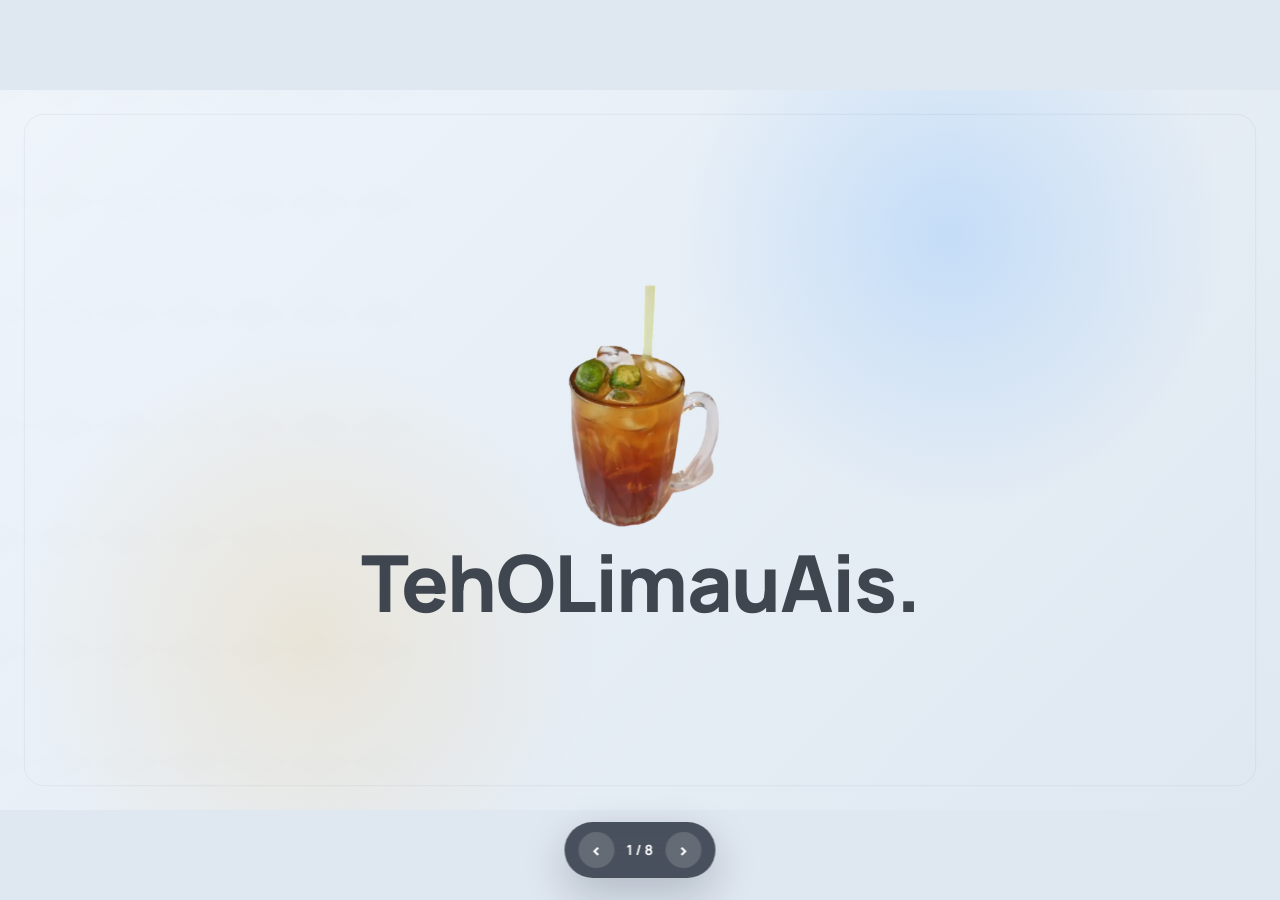
==== commit 0c2123c7: "updated pitch deck" ====
--- a/mercedes-pitchv2/mercedes-hackathon-pitch.html
+++ b/mercedes-pitchv2/mercedes-hackathon-pitch.html
@@ -402,9 +402,60 @@
     }
 
     /* ===========================================
-       SLIDE 1: TITLE HOOK
-       Establishes the deck promise in one strong line.
+       SLIDE 1: TEAM COVER
+       Matches the original PDF opening with a clean logo-first cover.
        =========================================== */
+    .team-cover-slide {
+      background:
+        radial-gradient(circle at 74% 20%, rgba(90, 168, 255, 0.24), transparent 25%),
+        radial-gradient(circle at 24% 76%, rgba(245, 165, 36, 0.14), transparent 26%),
+        linear-gradient(135deg, #eef4fa 0%, #dfe8f1 100%);
+    }
+
+    .team-cover-slide::before {
+      background-image:
+        linear-gradient(30deg, rgba(17, 24, 39, 0.035) 12%, transparent 12.5%, transparent 87%, rgba(17, 24, 39, 0.035) 87.5%, rgba(17, 24, 39, 0.035)),
+        linear-gradient(150deg, rgba(17, 24, 39, 0.035) 12%, transparent 12.5%, transparent 87%, rgba(17, 24, 39, 0.035) 87.5%, rgba(17, 24, 39, 0.035));
+      background-size: 96px 168px;
+      opacity: 0.34;
+      mask-image: linear-gradient(90deg, rgba(0, 0, 0, 0.38), rgba(0, 0, 0, 0.06));
+    }
+
+    .team-cover {
+      position: relative;
+      z-index: 2;
+      height: 100%;
+      display: flex;
+      flex-direction: column;
+      align-items: center;
+      justify-content: center;
+      text-align: center;
+      padding-bottom: 6px;
+    }
+
+    .team-logo {
+      width: 292px;
+      height: 382px;
+      object-fit: contain;
+      display: block;
+      margin-bottom: 20px;
+      filter: drop-shadow(0 24px 34px rgba(71, 85, 105, 0.22));
+    }
+
+    .team-name {
+      color: #3f4650;
+      font: 800 118px/0.92 var(--font-display);
+      letter-spacing: -0.02em;
+    }
+
+    .team-subtitle {
+      margin-top: 24px;
+      color: rgba(63, 70, 80, 0.62);
+      font: 700 24px/1 var(--font-display);
+      letter-spacing: 0.08em;
+      text-transform: uppercase;
+    }
+
     .title-layout {
       position: relative;
       z-index: 2;
@@ -1298,6 +1349,35 @@
       margin-top: 12px;
       color: var(--muted);
       font: 500 23px/1.32 var(--font-body);
+    }
+
+    .by-signature {
+      position: absolute;
+      right: 92px;
+      bottom: 18px;
+      z-index: 4;
+      display: flex;
+      align-items: center;
+      gap: 12px;
+      padding: 10px 16px 10px 15px;
+      border-radius: 18px;
+      background: rgba(255, 255, 255, 0.76);
+      border: 1px solid rgba(17, 24, 39, 0.10);
+      box-shadow: 0 12px 32px rgba(17, 24, 39, 0.10);
+      backdrop-filter: blur(12px);
+    }
+
+    .by-signature span {
+      color: rgba(63, 70, 80, 0.70);
+      font: 800 20px/1 var(--font-display);
+    }
+
+    .by-signature img {
+      width: 50px;
+      height: 66px;
+      object-fit: contain;
+      display: block;
+      filter: drop-shadow(0 8px 12px rgba(71, 85, 105, 0.18));
     }
 
     /* ===========================================
@@ -1378,43 +1458,10 @@
 <body>
   <div class="deck-viewport" aria-label="Mercedes hackathon pitch deck">
     <main class="deck-stage" id="deckStage">
-      <section class="slide active visible" data-time="0:20" aria-label="Title hook">
-        <div class="deck-mark">Mercedes EV Assistant</div>
-        <div class="slide-number">01 / 08</div>
-        <div class="title-layout">
-          <div class="title-copy">
-            <div class="eyebrow reveal" data-editable>Hackathon Pitch</div>
-            <h1 class="big-title reveal delay-1" data-editable>Modern EVs collect every signal. <span class="blue">MEME turns them into the right action.</span></h1>
-            <p class="hook-line reveal delay-2" data-editable>Safer, smarter, and more personal EV journeys through one central intelligence layer.</p>
-            <div class="title-meta reveal delay-3">
-              <span class="pill" data-editable>Mercedes Enhanced Mobility Engine</span>
-              <span class="pill" data-editable>Team TehOLimauAis</span>
-            </div>
-          </div>
-          <div class="cockpit-hero reveal-scale delay-2" aria-hidden="true">
-            <div class="cockpit-screen">
-              <div class="cockpit-topbar"><span>Route Intelligence</span><span><i class="status-dot"></i> Live</span></div>
-              <div class="cockpit-map">
-                <svg class="route-line" style="left:40px; top:36px; width:610px; height:430px;" viewBox="0 0 610 430">
-                  <defs>
-                    <linearGradient id="routeGradient" x1="0" x2="1">
-                      <stop offset="0" stop-color="#1769e8" />
-                      <stop offset="1" stop-color="#5aa8ff" />
-                    </linearGradient>
-                  </defs>
-                  <path class="base" d="M58 334 C160 260 206 340 300 214 C392 92 500 152 558 54" />
-                  <path class="active-route" d="M58 334 C160 260 206 340 300 214 C392 92 500 152 558 54" />
-                </svg>
-                <span class="hero-node node-a"></span>
-                <span class="hero-node node-b"></span>
-                <span class="hero-node node-c"></span>
-                <div class="hero-card">
-                  <strong>One recommendation</strong>
-                  <span>Route, battery, fatigue, and preferences considered together.</span>
-                </div>
-              </div>
-            </div>
-          </div>
+      <section class="slide active visible team-cover-slide" data-time="0:20" aria-label="Team cover">
+        <div class="team-cover">
+          <img class="team-logo reveal-scale" src="mercedes-hackathon-pitch-assets/tehOlimauais.png" alt="Teh O Limau Ais logo">
+          <h1 class="team-name reveal delay-1" data-editable>TehOLimauAis.</h1>
         </div>
       </section>
 
@@ -1426,14 +1473,9 @@
             <img src="mercedes-hackathon-pitch-assets/argentina-worldcup.jpg" alt="Argentina football team celebrating a World Cup win">
           </div>
           <div class="analogy-copy">
-            <div class="eyebrow reveal-left" data-editable>Connected Intelligence</div>
-            <h2 class="reveal-left delay-1" data-editable>Great teams win because every player shares the same picture.</h2>
+            <!-- <h2 class="reveal-left delay-1" data-editable>Great teams win because every player shares the same picture.</h2> -->
+			 <h2 class="reveal-left delay-1" data-editable>The most powerful teams think as one.<br>So should our cars.</h2>
             <p class="reveal-left delay-2" data-editable>Modern cars already have smart players: navigation, fatigue detection, battery prediction, and personal data. The missing part is the coach that connects them in real time.</p>
-            <div class="team-equation reveal delay-3">
-              <div class="card"><strong data-editable>Signals</strong><span data-editable>Route, driver state, battery use, habits</span></div>
-              <div class="card"><strong data-editable>Shared Context</strong><span data-editable>One journey state instead of isolated tools</span></div>
-              <div class="card"><strong data-editable>Action</strong><span data-editable>A useful recommendation at the right moment</span></div>
-            </div>
           </div>
         </div>
       </section>
@@ -1441,7 +1483,6 @@
       <section class="slide" data-time="0:30" aria-label="Problem statement">
         <div class="deck-mark">Problem Statement</div>
         <div class="slide-number">03 / 08</div>
-        <div class="eyebrow reveal" data-editable>Current EV Experience</div>
         <h2 class="slide-title reveal delay-1" data-editable>The car is smart, but the journey still feels disconnected.</h2>
         <p class="slide-subtitle reveal delay-2" data-editable>Three problems keep today's intelligent vehicle features from helping the driver at the exact moment they are needed.</p>
         <div class="problem-grid">
@@ -1461,7 +1502,6 @@
             <p data-editable>Smart features operate alone instead of working together, resulting in an inefficient and disconnected driving experience.</p>
           </article>
         </div>
-        <div class="problem-strip reveal delay-4" data-editable>Data exists. Intelligence exists. Coordination is missing.</div>
       </section>
 
       <section class="slide" data-time="0:30" aria-label="Solution">
@@ -1478,7 +1518,6 @@
             </div>
           </div>
           <div>
-            <div class="eyebrow reveal-left" data-editable>Unified Decision Layer</div>
             <h2 class="slide-title reveal-left delay-1" data-editable>One central agent connects every driving signal.</h2>
             <p class="slide-subtitle reveal-left delay-2" data-editable>MEME fuses route context, fatigue level, battery prediction, and preference memory before recommending the next best action.</p>
             <div class="solution-points">
@@ -1511,7 +1550,6 @@
         <div class="flow-title">
           <div class="eyebrow reveal" data-editable>How the System Connects</div>
           <h2 class="reveal delay-1" data-editable>Three inputs. One driving brain.</h2>
-          <p class="reveal delay-2" data-editable>Trip planning, battery prediction, and fatigue detection stream context into MEME, which turns signals into one action.</p>
         </div>
         <div class="flow-canvas">
           <svg class="flow-lines" viewBox="0 0 1748 786" aria-hidden="true">
@@ -1560,7 +1598,6 @@
             <div class="chip-icon" aria-hidden="true">
               <span class="chip-eye left"></span>
               <span class="chip-eye right"></span>
-              <span class="chip-mouth"></span>
             </div>
             <h3 data-editable>MEME</h3>
             <p data-editable>Mercedes Enhanced Mobility Engine</p>
@@ -1576,7 +1613,6 @@
       <section class="slide" data-time="0:35" aria-label="AI versus no AI comparison">
         <div class="deck-mark">AI vs No AI</div>
         <div class="slide-number">06 / 08</div>
-        <div class="eyebrow reveal" data-editable>What Changes for the Driver</div>
         <h2 class="slide-title reveal delay-1" data-editable>From warning-only features to context-aware assistance.</h2>
         <div class="comparison-layout">
           <div class="scenario-list">
@@ -1596,17 +1632,11 @@
             <div class="versus-row"><p data-editable>Every trip starts from zero.</p><p data-editable>Every trip improves future recommendations.</p></div>
           </div>
         </div>
-        <div class="impact-row">
-          <div class="card impact-mini reveal delay-2"><strong>97%</strong><span data-editable>less distracted fatigue-search time</span></div>
-          <div class="card impact-mini reveal delay-3"><strong>95%</strong><span data-editable>faster multi-stop trip planning</span></div>
-          <div class="card impact-mini reveal delay-4"><strong>50%</strong><span data-editable>fewer unnecessary rest and charge stops</span></div>
-        </div>
       </section>
 
       <section class="slide" data-time="0:30" aria-label="Future implementation roadmap">
         <div class="deck-mark">Future Implementation</div>
         <div class="slide-number">07 / 08</div>
-        <div class="eyebrow reveal" data-editable>Roadmap</div>
         <h2 class="slide-title reveal delay-1" data-editable>From hackathon prototype to in-car intelligence.</h2>
         <p class="slide-subtitle reveal delay-2" data-editable>Each step keeps the same core idea: connect more signals into one driver-controlled recommendation engine.</p>
         <div class="roadmap">
@@ -1658,19 +1688,21 @@
         <div class="slide-number">08 / 08</div>
         <div class="close-layout">
           <div class="close-copy">
-            <div class="eyebrow reveal" data-editable>Closing</div>
             <h2 class="big-title reveal delay-1" data-editable>MEME makes the EV feel like it finally understands the driver.</h2>
             <p class="reveal delay-2" data-editable>Our assistant turns scattered vehicle signals into safer interventions, faster planning, smarter charging, and recommendations that improve every trip.</p>
-            <div class="close-metrics">
+            <!-- <div class="close-metrics">
               <div class="card close-metric reveal delay-2"><strong>Safer</strong><span data-editable>less manual searching during fatigue</span></div>
               <div class="card close-metric reveal delay-3"><strong>Faster</strong><span data-editable>natural-language route planning</span></div>
               <div class="card close-metric reveal delay-4"><strong>Personal</strong><span data-editable>memory improves each journey</span></div>
-            </div>
+            </div> -->
           </div>
           <div class="card qr-panel reveal-scale delay-3">
             <img src="mercedes-hackathon-pitch-assets/qr-code.png" alt="QR code for project website">
-            <h3 data-editable>Scan for demo details</h3>
-            <p data-editable>Team TehOLimauAis</p>
+            <h3 data-editable>Scan for more details!</h3>
+          </div>
+          <div class="by-signature reveal delay-4" aria-label="By Teh O Limau Ais">
+            <span data-editable>By</span>
+            <img src="mercedes-hackathon-pitch-assets/tehOlimauais.png" alt="Teh O Limau Ais logo">
           </div>
         </div>
       </section>
